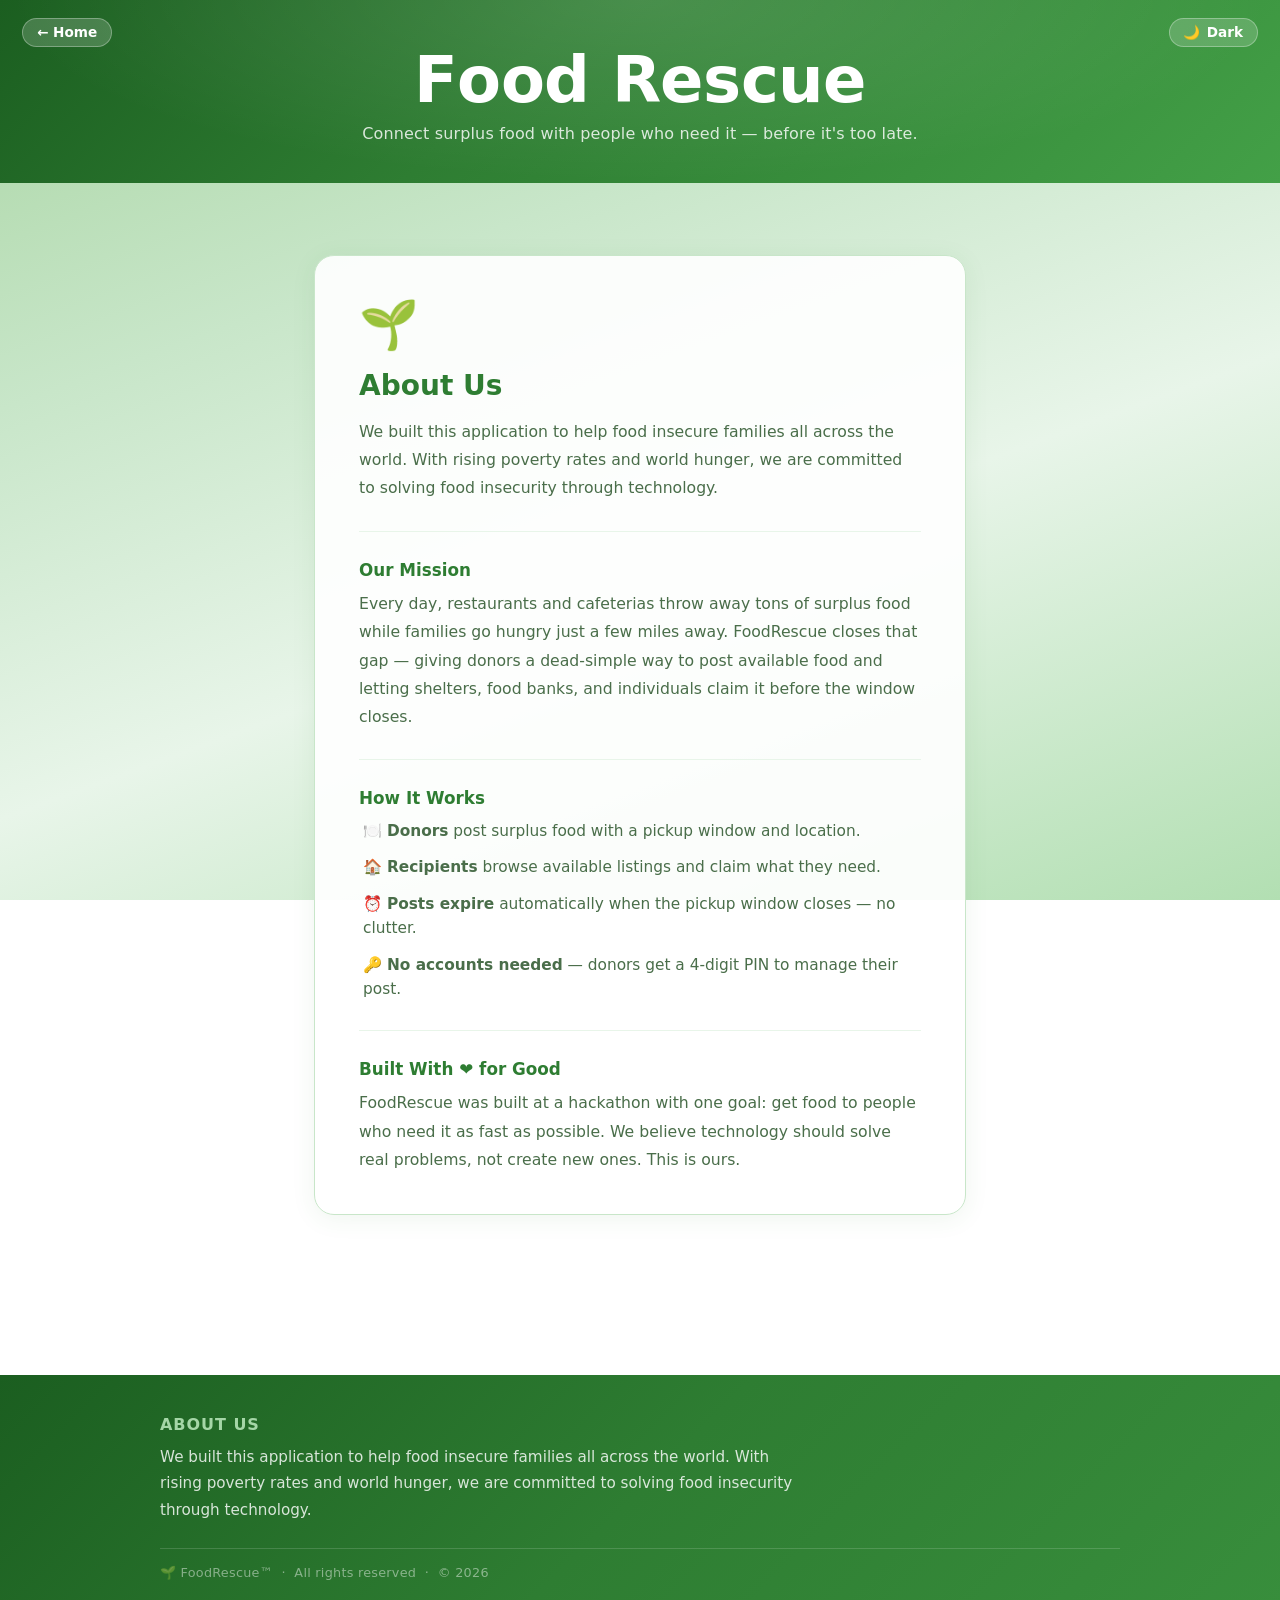
==== static/about.html @ eee06609 "Tried to add a about page." ====
<!DOCTYPE html>
<html lang="en">
<head>
  <meta charset="UTF-8" />
  <meta name="viewport" content="width=device-width, initial-scale=1.0" />
  <title>About Us — FoodRescue 🌱</title>
  <link rel="stylesheet" href="/static/style.css" />
</head>
<body>

<!-- Hero header (same as main page) -->
<header>
  <a href="/" id="about-btn">← Home</a>
  <button id="theme-toggle" onclick="toggleTheme()" title="Toggle dark/light mode">
    <span id="theme-icon">🌙</span> <span id="theme-label">Dark</span>
  </button>
  <div class="hero">
    <h1 class="logo">
      <span class="logo-char" style="--i:0">F</span><span
            class="logo-char" style="--i:1">o</span><span
            class="logo-char" style="--i:2">o</span><span
            class="logo-char" style="--i:3">d</span><span
            class="logo-char logo-gap" style="--i:4">R</span><span
            class="logo-char" style="--i:5">e</span><span
            class="logo-char" style="--i:6">s</span><span
            class="logo-char" style="--i:7">c</span><span
            class="logo-char" style="--i:8">u</span><span
            class="logo-char" style="--i:9">e</span>
    </h1>
    <p class="hero-sub">Connect surplus food with people who need it — before it's too late.</p>
  </div>
</header>

<main>
  <div class="about-page">
    <div class="about-page-card">
      <div class="about-page-icon">🌱</div>
      <h2>About Us</h2>
      <p>
        We built this application to help food insecure families all across the world.
        With rising poverty rates and world hunger, we are committed to solving food
        insecurity through technology.
      </p>

      <div class="about-divider"></div>

      <h3>Our Mission</h3>
      <p>
        Every day, restaurants and cafeterias throw away tons of surplus food while
        families go hungry just a few miles away. FoodRescue closes that gap — giving
        donors a dead-simple way to post available food and letting shelters, food banks,
        and individuals claim it before the window closes.
      </p>

      <div class="about-divider"></div>

      <h3>How It Works</h3>
      <ul class="about-list">
        <li>🍽️ <strong>Donors</strong> post surplus food with a pickup window and location.</li>
        <li>🏠 <strong>Recipients</strong> browse available listings and claim what they need.</li>
        <li>⏰ <strong>Posts expire</strong> automatically when the pickup window closes — no clutter.</li>
        <li>🔑 <strong>No accounts needed</strong> — donors get a 4-digit PIN to manage their post.</li>
      </ul>

      <div class="about-divider"></div>

      <h3>Built With ❤️ for Good</h3>
      <p>
        FoodRescue was built at a hackathon with one goal: get food to people who need it
        as fast as possible. We believe technology should solve real problems, not create
        new ones. This is ours.
      </p>
    </div>
  </div>
</main>

<!-- Footer (same as main page) -->
<footer>
  <div class="footer-inner">
    <div class="about-section">
      <h4>About Us</h4>
      <p>We built this application to help food insecure families all across the world. With rising poverty rates and world hunger, we are committed to solving food insecurity through technology.</p>
    </div>
    <div class="footer-tm">
      🌱 FoodRescue™ &nbsp;·&nbsp; All rights reserved &nbsp;·&nbsp; © 2026
    </div>
  </div>
</footer>

<script src="/static/app.js"></script>
</body>
</html>
---- static/style.css ----
/* ── Reset ── */
*, *::before, *::after { box-sizing: border-box; margin: 0; padding: 0; }

/* ─────────────────────────────────────────
   THEME TOKENS
───────────────────────────────────────── */
:root {
  /* backgrounds */
  --bg-page:       linear-gradient(160deg, #a8d5a2 0%, #c8e6c9 30%, #e8f5e9 60%, #b2dfb2 100%);
  --bg-surface:    rgba(255,255,255,.92);
  --bg-card:       rgba(255,255,255,.95);
  --bg-input:      #f9fdf9;
  --bg-input-focus:#fff;
  --bg-modal:      #fff;
  --bg-cancel-btn: #e8f0e8;

  /* borders */
  --border-main:   #c8e6c9;
  --border-card:   #c8e6c9;
  --border-divider:#e8f5e9;
  --border-claimed:#e0e0e0;

  /* text */
  --text-primary:  #1a2e1a;
  --text-muted:    #4a6e4a;
  --text-faint:    #6a8f6a;
  --text-label:    #4a6e4a;
  --text-heading:  #2e7d32;
  --text-donor:    #2e7d32;
  --text-modal:    #1a2e1a;

  /* badge */
  --badge-bg:      #e8f5e9;
  --badge-color:   #2e7d32;
  --badge-border:  #a5d6a7;
  --badge-claimed-bg:    #f5f5f5;
  --badge-claimed-color: #757575;
  --badge-claimed-border:#e0e0e0;

  /* pin display */
  --pin-bg:        linear-gradient(135deg, #e8f5e9, #f1f8f1);
  --pin-border:    #a5d6a7;
  --pin-color:     #2e7d32;

  /* modal overlay */
  --overlay-bg:    rgba(10,30,10,.5);

  /* cancel btn text */
  --cancel-color:  #2e7d32;

  /* delete btn */
  --delete-color:  #c62828;
  --delete-border: #c62828;
  --delete-hover:  #fef2f2;

  /* toggle btn */
  --toggle-bg:     rgba(255,255,255,.18);
  --toggle-color:  #fff;
}

[data-theme="dark"] {
  --bg-page:       linear-gradient(160deg, #071407 0%, #0a1f0a 30%, #0d2b0d 60%, #071407 100%);
  --bg-surface:    rgba(15,30,15,.95);
  --bg-card:       rgba(12,24,12,.92);
  --bg-input:      #0d200d;
  --bg-input-focus:#0f260f;
  --bg-modal:      #0f1f0f;
  --bg-cancel-btn: #1a2e1a;

  --border-main:   #1e3d1e;
  --border-card:   #1e3d1e;
  --border-divider:#1a301a;
  --border-claimed:#1a1a1a;

  --text-primary:  #d4e8d4;
  --text-muted:    #7aaa7a;
  --text-faint:    #558855;
  --text-label:    #6aaa6a;
  --text-heading:  #66bb6a;
  --text-donor:    #81c784;
  --text-modal:    #d4e8d4;

  --badge-bg:      #0f2a0f;
  --badge-color:   #81c784;
  --badge-border:  #2e5e2e;
  --badge-claimed-bg:    #1a1a1a;
  --badge-claimed-color: #666;
  --badge-claimed-border:#2a2a2a;

  --pin-bg:        linear-gradient(135deg, #0f2a0f, #112b11);
  --pin-border:    #2e5e2e;
  --pin-color:     #81c784;

  --overlay-bg:    rgba(0,8,0,.7);

  --cancel-color:  #81c784;
  --delete-color:  #ef9a9a;
  --delete-border: #ef9a9a;
  --delete-hover:  #1a0a0a;

  --toggle-bg:     rgba(0,0,0,.25);
  --toggle-color:  #d4e8d4;
}

/* ── Body ── */
body {
  font-family: -apple-system, "Segoe UI", system-ui, sans-serif;
  background: var(--bg-page);
  background-attachment: fixed;
  color: var(--text-primary);
  min-height: 100vh;
  transition: background .3s, color .3s;
}

/* ─────────────────────────────────────────
   HEADER / HERO
───────────────────────────────────────── */
header {
  background: linear-gradient(135deg, #1b5e20 0%, #2e7d32 40%, #43a047 100%);
  padding: 3rem 2rem 2.5rem;
  text-align: center;
  position: relative;
  overflow: hidden;
}

header::before {
  content: "";
  position: absolute;
  inset: 0;
  background: radial-gradient(ellipse at 50% 0%, rgba(255,255,255,.12) 0%, transparent 70%);
  pointer-events: none;
}

.hero { position: relative; z-index: 1; }

/* ── Letter-by-letter entrance animation ── */
@keyframes letterDrop {
  from { opacity: 0; transform: translateY(-28px) scale(.8); }
  to   { opacity: 1; transform: translateY(0)     scale(1);  }
}

.logo {
  font-size: clamp(2.4rem, 6vw, 4rem);
  font-weight: 800;
  letter-spacing: -.01em;
  color: #fff;
  line-height: 1;
  margin-bottom: .75rem;
}

.logo-char {
  display: inline-block;
  opacity: 0;
  animation: letterDrop .5s cubic-bezier(.34,1.56,.64,1) forwards;
  animation-delay: calc(var(--i) * 70ms + 200ms);
}

.logo-gap { margin-left: .35em; }

.hero-sub {
  font-size: 1rem;
  color: rgba(255,255,255,.82);
  letter-spacing: .01em;
  animation: fadeUp .6s ease 1s both;
}

@keyframes fadeUp {
  from { opacity: 0; transform: translateY(10px); }
  to   { opacity: 1; transform: translateY(0); }
}

/* ── Theme toggle button ── */
#theme-toggle {
  position: absolute;
  top: 1.1rem;
  right: 1.4rem;
  background: var(--toggle-bg);
  color: var(--toggle-color);
  border: 1.5px solid rgba(255,255,255,.3);
  border-radius: 99px;
  padding: .35rem .85rem;
  font-size: .85rem;
  font-weight: 600;
  cursor: pointer;
  display: flex;
  align-items: center;
  gap: .4rem;
  transition: background .2s, border-color .2s;
  z-index: 2;
}
#theme-toggle:hover {
  background: rgba(255,255,255,.28);
  opacity: 1;
  transform: none;
}

/* ─────────────────────────────────────────
   DEMO BANNER
───────────────────────────────────────── */
#demo-banner {
  background: #fff8e1;
  border-bottom: 2px solid #f59e0b;
  padding: .6rem 2rem;
}
.demo-inner {
  max-width: 960px;
  margin: 0 auto;
  display: flex;
  align-items: center;
  gap: 1rem;
  flex-wrap: wrap;
}
.demo-label { font-weight: 700; font-size: .9rem; color: #92400e; white-space: nowrap; }
.demo-hint  { font-size: .85rem; color: #78350f; flex: 1; }
.demo-actions { display: flex; gap: .5rem; }
.btn-demo-seed, .btn-demo-clear {
  font-size: .8rem; padding: .3rem .75rem; border-radius: 6px; border: 1px solid;
  cursor: pointer; font-weight: 600; white-space: nowrap;
}
.btn-demo-seed  { background: #2d6a2d; color: #fff; border-color: #2d6a2d; }
.btn-demo-seed:hover  { background: #245424; }
.btn-demo-clear { background: #fff; color: #b91c1c; border-color: #b91c1c; }
.btn-demo-clear:hover { background: #fef2f2; }

/* ─────────────────────────────────────────
   MAIN LAYOUT
───────────────────────────────────────── */
main {
  max-width: 960px;
  margin: 0 auto;
  padding: 2rem 1.5rem 4rem;
}

.controls {
  display: flex;
  align-items: center;
  justify-content: space-between;
  margin-bottom: 1.5rem;
  flex-wrap: wrap;
  gap: .75rem;
}
.controls h2 {
  font-size: 1.05rem;
  font-weight: 700;
  color: var(--text-heading);
  letter-spacing: .01em;
}

/* ─────────────────────────────────────────
   BUTTONS
───────────────────────────────────────── */
button {
  cursor: pointer;
  border: none;
  border-radius: 8px;
  font-size: .875rem;
  font-weight: 600;
  padding: .55rem 1.2rem;
  transition: transform .1s, opacity .15s, box-shadow .15s;
  font-family: inherit;
}
button:hover  { opacity: .88; transform: translateY(-1px); }
button:active { transform: translateY(0); }

.btn-primary {
  background: linear-gradient(135deg, #2e7d32, #43a047);
  color: #fff;
  box-shadow: 0 2px 8px rgba(46,125,50,.35);
}
.btn-claim {
  background: linear-gradient(135deg, #1565c0, #1976d2);
  color: #fff;
  font-size: .8rem;
  padding: .38rem .9rem;
  box-shadow: 0 2px 6px rgba(21,101,192,.3);
}
.btn-delete {
  background: transparent;
  color: var(--delete-color);
  border: 1px solid var(--delete-border);
  font-size: .8rem;
  padding: .38rem .9rem;
}
.btn-delete:hover { background: var(--delete-hover); }
.btn-cancel { background: var(--bg-cancel-btn); color: var(--cancel-color); }
.btn-submit {
  background: linear-gradient(135deg, #2e7d32, #43a047);
  color: #fff;
  box-shadow: 0 2px 8px rgba(46,125,50,.35);
}

/* ─────────────────────────────────────────
   POST FORM
───────────────────────────────────────── */
#post-form-container {
  background: var(--bg-surface);
  border: 1px solid var(--border-main);
  border-radius: 16px;
  padding: 1.75rem;
  margin-bottom: 2rem;
  display: none;
  box-shadow: 0 4px 24px rgba(46,125,50,.08);
  animation: slideDown .25s ease;
}

@keyframes slideDown {
  from { opacity: 0; transform: translateY(-12px); }
  to   { opacity: 1; transform: translateY(0); }
}

#post-form-container h3 {
  margin-bottom: 1.1rem;
  font-size: 1rem;
  color: var(--text-heading);
  font-weight: 700;
}

.form-grid {
  display: grid;
  grid-template-columns: 1fr 1fr;
  gap: .85rem 1.1rem;
}
.form-grid .full { grid-column: 1 / -1; }

label {
  display: block;
  font-size: .78rem;
  font-weight: 700;
  color: var(--text-label);
  margin-bottom: .3rem;
  letter-spacing: .02em;
  text-transform: uppercase;
}

input, textarea {
  width: 100%;
  border: 1.5px solid var(--border-main);
  border-radius: 8px;
  padding: .55rem .8rem;
  font-size: .9rem;
  font-family: inherit;
  background: var(--bg-input);
  color: var(--text-primary);
  transition: border-color .15s, box-shadow .15s, background .15s;
}
input:focus, textarea:focus {
  outline: none;
  border-color: #43a047;
  background: var(--bg-input-focus);
  box-shadow: 0 0 0 3px rgba(67,160,71,.15);
}
textarea { resize: vertical; min-height: 68px; }

/* placeholder color in dark mode */
[data-theme="dark"] input::placeholder,
[data-theme="dark"] textarea::placeholder { color: #3a5e3a; }

.form-actions { display: flex; gap: .6rem; justify-content: flex-end; margin-top: 1.1rem; }

/* ─────────────────────────────────────────
   BOARD GRID
───────────────────────────────────────── */
#board {
  display: grid;
  grid-template-columns: repeat(auto-fill, minmax(272px, 1fr));
  gap: 1.1rem;
}

@keyframes cardIn {
  from { opacity: 0; transform: translateY(16px) scale(.97); }
  to   { opacity: 1; transform: translateY(0)     scale(1);  }
}

.card {
  background: var(--bg-card);
  border: 1.5px solid var(--border-card);
  border-radius: 16px;
  padding: 1.2rem 1.3rem;
  display: flex;
  flex-direction: column;
  gap: .6rem;
  position: relative;
  box-shadow: 0 2px 12px rgba(46,125,50,.07);
  transition: box-shadow .2s, transform .2s;
  animation: cardIn .35s ease both;
}
.card:hover {
  box-shadow: 0 6px 24px rgba(46,125,50,.13);
  transform: translateY(-2px);
}
.card.claimed {
  opacity: .5;
  border-color: var(--border-claimed);
  box-shadow: none;
}
.card.claimed:hover { transform: none; box-shadow: none; }

.demo-card { border-left: 3px solid #f59e0b; }
.demo-pill {
  font-size: .68rem; font-weight: 700; text-transform: uppercase;
  letter-spacing: .05em; background: #fef3c7; color: #92400e;
  border: 1px solid #fcd34d; border-radius: 4px; padding: 1px 6px;
}

.card-header { display: flex; justify-content: space-between; align-items: flex-start; }
.card-donor  {
  font-size: .75rem; font-weight: 800; color: var(--text-donor);
  text-transform: uppercase; letter-spacing: .06em;
}
.card-badge {
  font-size: .68rem; font-weight: 700; padding: .22rem .6rem; border-radius: 99px;
  background: var(--badge-bg); color: var(--badge-color); border: 1px solid var(--badge-border);
  white-space: nowrap;
}
.card-badge.claimed-badge {
  background: var(--badge-claimed-bg);
  color: var(--badge-claimed-color);
  border-color: var(--badge-claimed-border);
}

.card-food { font-size: 1rem; font-weight: 700; line-height: 1.35; color: var(--text-primary); }
.card-meta {
  font-size: .82rem; color: var(--text-muted);
  display: flex; flex-direction: column; gap: .25rem;
  border-top: 1px solid var(--border-divider); padding-top: .5rem;
}

.card-actions { display: flex; gap: .5rem; margin-top: .2rem; }

/* ─────────────────────────────────────────
   EMPTY STATE
───────────────────────────────────────── */
#empty {
  text-align: center;
  padding: 4rem 1rem;
  color: var(--text-muted);
}
.empty-icon { font-size: 3.5rem; margin-bottom: .75rem; }
#empty p    { font-size: 1.05rem; font-weight: 600; margin-bottom: .25rem; }
.empty-sub  { font-size: .9rem; font-weight: 400; color: var(--text-faint); }

/* ─────────────────────────────────────────
   MODAL
───────────────────────────────────────── */
.modal-overlay {
  position: fixed; inset: 0;
  background: var(--overlay-bg);
  display: flex; align-items: center; justify-content: center;
  z-index: 100;
  backdrop-filter: blur(4px);
}
.modal {
  background: var(--bg-modal);
  border-radius: 20px;
  padding: 2rem 2.25rem;
  max-width: 360px;
  width: 90%;
  box-shadow: 0 12px 48px rgba(0,0,0,.2);
  text-align: center;
  animation: modalPop .25s cubic-bezier(.34,1.56,.64,1);
}
@keyframes modalPop {
  from { opacity: 0; transform: scale(.85); }
  to   { opacity: 1; transform: scale(1); }
}
.modal-icon { font-size: 2.5rem; margin-bottom: .5rem; }
.modal h3   { font-size: 1.15rem; font-weight: 800; margin-bottom: .6rem; color: var(--text-modal); }
.modal p    { font-size: .9rem; color: var(--text-muted); margin-bottom: 1.25rem; line-height: 1.6; }

.pin-display {
  font-size: 2.8rem;
  font-weight: 900;
  letter-spacing: .3em;
  text-align: center;
  color: var(--pin-color);
  background: var(--pin-bg);
  border: 2px solid var(--pin-border);
  border-radius: 12px;
  padding: .7rem 0;
  margin-bottom: 1.25rem;
}
.modal-actions { justify-content: center; display: flex; }

/* ─────────────────────────────────────────
   RESPONSIVE
───────────────────────────────────────── */
@media (max-width: 540px) {
  .form-grid { grid-template-columns: 1fr; }
  .form-grid .full { grid-column: 1; }
  header { padding: 2.25rem 1.25rem 2rem; }
  .logo  { font-size: 2.4rem; }
  #theme-toggle { top: .75rem; right: .9rem; font-size: .78rem; padding: .28rem .65rem; }
}

/* ─────────────────────────────────────────
   FOOTER
───────────────────────────────────────── */
footer {
  background: linear-gradient(135deg, #1b5e20 0%, #2e7d32 50%, #388e3c 100%);
  color: rgba(255,255,255,.9);
  padding: 2.5rem 2rem 1.75rem;
  margin-top: 2rem;
}

.footer-inner {
  max-width: 960px;
  margin: 0 auto;
  display: flex;
  flex-direction: column;
  gap: 1.5rem;
}

.about-section h4 {
  font-size: 1rem;
  font-weight: 800;
  letter-spacing: .06em;
  text-transform: uppercase;
  color: #a5d6a7;
  margin-bottom: .6rem;
}

.about-section p {
  font-size: .95rem;
  line-height: 1.75;
  color: rgba(255,255,255,.82);
  max-width: 640px;
}

.footer-tm {
  font-size: .8rem;
  color: rgba(255,255,255,.45);
  border-top: 1px solid rgba(255,255,255,.15);
  padding-top: 1rem;
  letter-spacing: .02em;
}

/* ─────────────────────────────────────────
   HEADER NAV BUTTON (About Us / ← Home)
───────────────────────────────────────── */
#about-btn {
  position: absolute;
  top: 1.1rem;
  left: 1.4rem;
  background: var(--toggle-bg);
  color: #fff;
  border: 1.5px solid rgba(255,255,255,.3);
  border-radius: 99px;
  padding: .35rem .85rem;
  font-size: .85rem;
  font-weight: 600;
  text-decoration: none;
  display: inline-flex;
  align-items: center;
  transition: background .2s;
  z-index: 2;
}
#about-btn:hover {
  background: rgba(255,255,255,.28);
}

/* ─────────────────────────────────────────
   ABOUT PAGE LAYOUT
───────────────────────────────────────── */
.about-page {
  max-width: 700px;
  margin: 0 auto;
  padding: 2.5rem 1.5rem 4rem;
}

.about-page-card {
  background: var(--bg-surface);
  border: 1.5px solid var(--border-card);
  border-radius: 20px;
  padding: 2.5rem 2.75rem;
  box-shadow: 0 4px 24px rgba(46,125,50,.08);
}

.about-page-icon {
  font-size: 3rem;
  margin-bottom: 1rem;
}

.about-page-card h2 {
  font-size: 1.75rem;
  font-weight: 800;
  color: var(--text-heading);
  margin-bottom: 1rem;
}

.about-page-card h3 {
  font-size: 1.05rem;
  font-weight: 700;
  color: var(--text-heading);
  margin-bottom: .65rem;
}

.about-page-card p {
  font-size: .98rem;
  line-height: 1.8;
  color: var(--text-muted);
  margin-bottom: 0;
}

.about-divider {
  border: none;
  border-top: 1.5px solid var(--border-divider);
  margin: 1.75rem 0;
}

.about-list {
  list-style: none;
  display: flex;
  flex-direction: column;
  gap: .75rem;
}

.about-list li {
  font-size: .96rem;
  line-height: 1.6;
  color: var(--text-muted);
  padding-left: .25rem;
}

@media (max-width: 540px) {
  .about-page-card { padding: 1.75rem 1.25rem; }
  #about-btn { top: .75rem; left: .9rem; font-size: .78rem; padding: .28rem .65rem; }
}
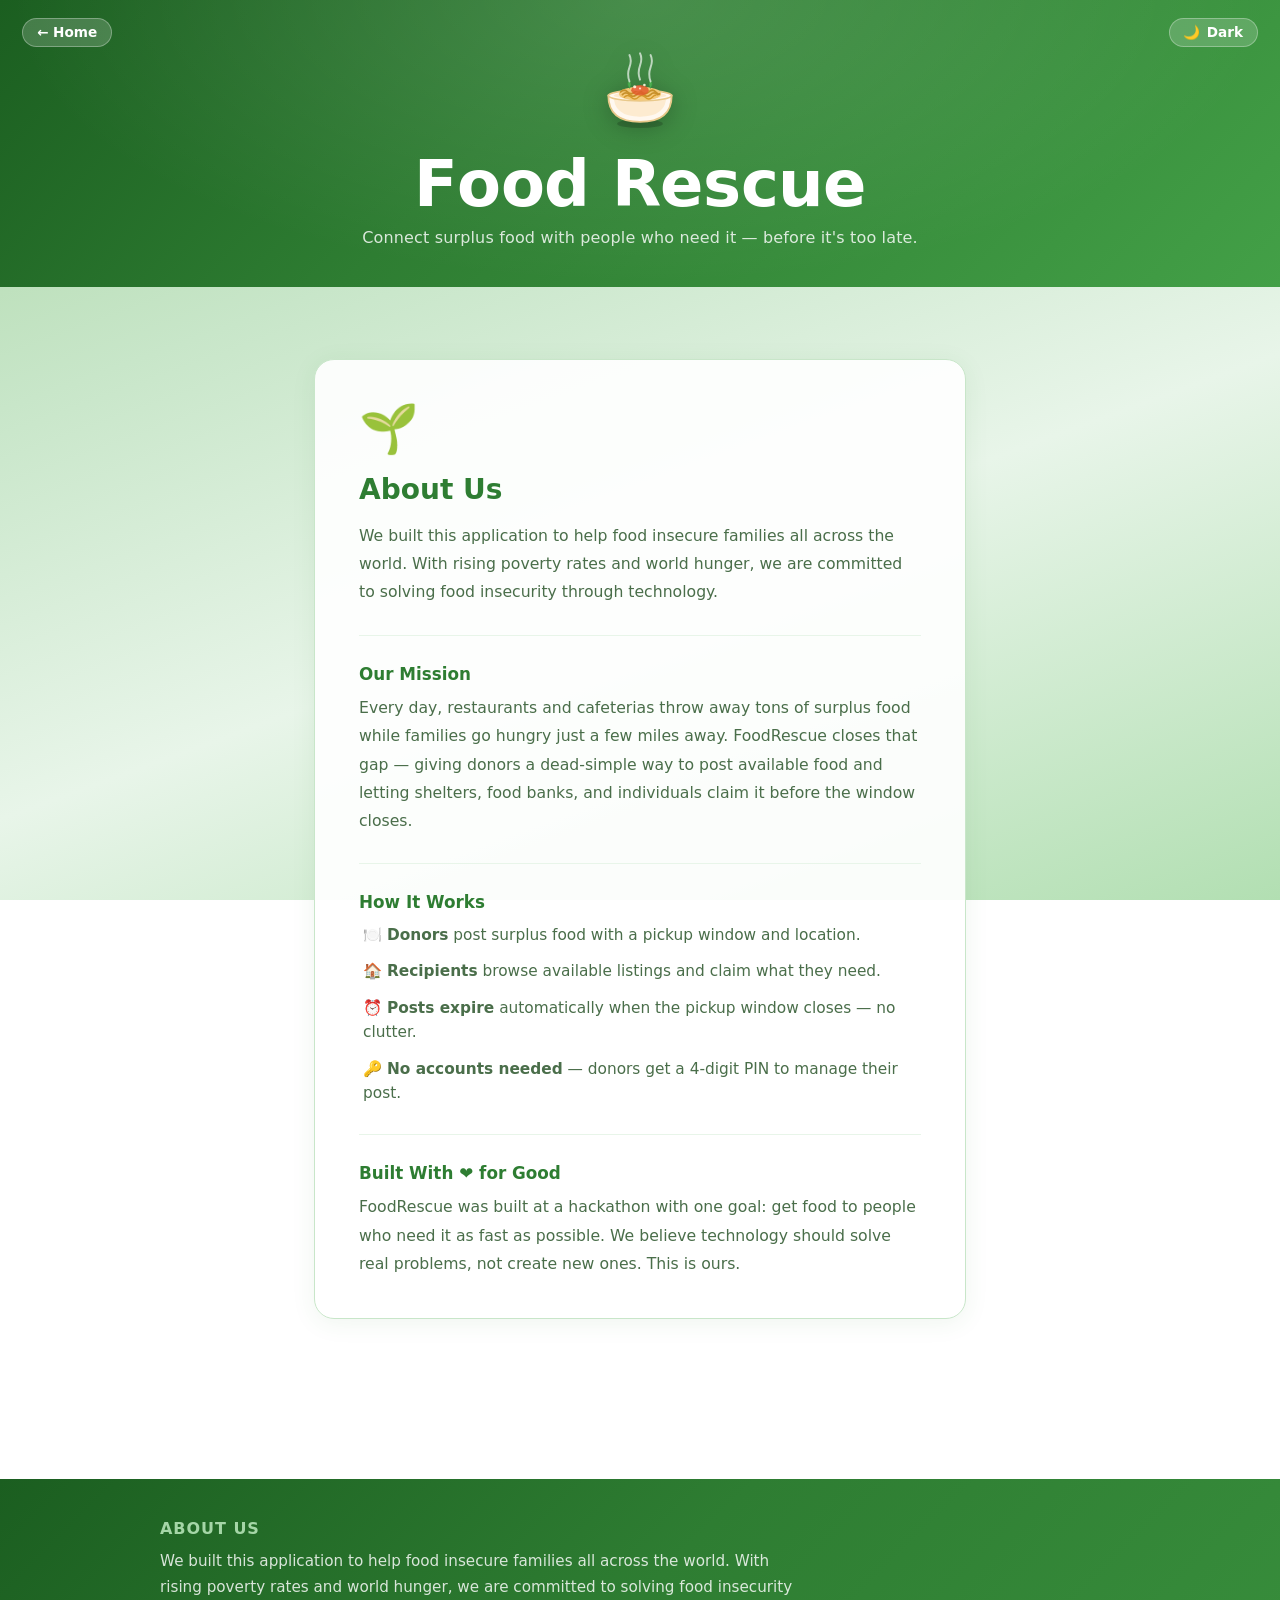
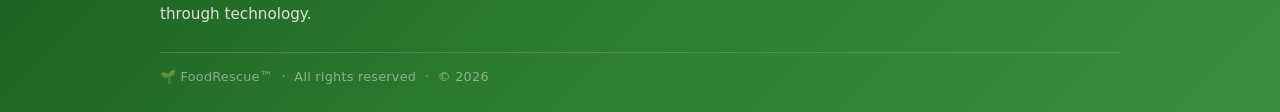
==== commit bd1d5f7a: "Added cute logo" ====
--- a/static/about.html
+++ b/static/about.html
@@ -15,6 +15,32 @@
     <span id="theme-icon">🌙</span> <span id="theme-label">Dark</span>
   </button>
   <div class="hero">
+    <!-- Company logo SVG -->
+    <div class="brand-logo" aria-hidden="true">
+      <svg viewBox="0 0 100 100" xmlns="http://www.w3.org/2000/svg" class="logo-svg">
+        <ellipse cx="50" cy="86" rx="26" ry="5" fill="rgba(0,0,0,.18)"/>
+        <path d="M14 54 Q14 84 50 84 Q86 84 86 54 Z" fill="#fff8f0" stroke="#e8c88a" stroke-width="2"/>
+        <path d="M20 54 Q20 78 50 78 Q80 78 80 54 Z" fill="#fdebd0"/>
+        <ellipse cx="50" cy="54" rx="36" ry="6" fill="#fff8f0" stroke="#e8c88a" stroke-width="2"/>
+        <ellipse cx="50" cy="54" rx="30" ry="4" fill="#fdebd0"/>
+        <ellipse cx="50" cy="52" rx="24" ry="8" fill="#f4c97a"/>
+        <path d="M28 50 Q32 46 36 50 Q40 54 44 50 Q48 46 52 50 Q56 54 60 50 Q64 46 68 50 Q72 54 72 52" fill="none" stroke="#c8902a" stroke-width="2" stroke-linecap="round"/>
+        <path d="M30 53 Q34 49 38 53 Q42 57 46 53 Q50 49 54 53 Q58 57 62 53 Q66 49 70 53" fill="none" stroke="#c8902a" stroke-width="2" stroke-linecap="round"/>
+        <path d="M32 56 Q36 52 40 56 Q44 60 48 56 Q52 52 56 56 Q60 60 64 56 Q68 52 68 54" fill="none" stroke="#d4982a" stroke-width="1.5" stroke-linecap="round"/>
+        <ellipse cx="50" cy="48" rx="10" ry="6" fill="#e05a2b" opacity=".85"/>
+        <ellipse cx="47" cy="46" rx="5" ry="3" fill="#f07050" opacity=".7"/>
+        <path d="M38 46 Q34 40 38 37 Q41 41 38 46Z" fill="#4caf50"/>
+        <path d="M38 46 Q34 40 38 37" fill="none" stroke="#388e3c" stroke-width=".8"/>
+        <path d="M62 46 Q66 40 62 37 Q59 41 62 46Z" fill="#4caf50"/>
+        <path d="M62 46 Q66 40 62 37" fill="none" stroke="#388e3c" stroke-width=".8"/>
+        <circle cx="44" cy="44" r="1.8" fill="#fff8e1" opacity=".9"/>
+        <circle cx="55" cy="42" r="1.5" fill="#fff8e1" opacity=".9"/>
+        <circle cx="50" cy="46" r="1.2" fill="#fff8e1" opacity=".8"/>
+        <path class="steam steam-1" d="M38 38 Q35 30 38 22 Q41 14 38 8" fill="none" stroke="rgba(255,255,255,.65)" stroke-width="2.2" stroke-linecap="round"/>
+        <path class="steam steam-2" d="M50 36 Q47 28 50 20 Q53 12 50 6"  fill="none" stroke="rgba(255,255,255,.65)" stroke-width="2.2" stroke-linecap="round"/>
+        <path class="steam steam-3" d="M62 38 Q59 30 62 22 Q65 14 62 8" fill="none" stroke="rgba(255,255,255,.65)" stroke-width="2.2" stroke-linecap="round"/>
+      </svg>
+    </div>
     <h1 class="logo">
       <span class="logo-char" style="--i:0">F</span><span
             class="logo-char" style="--i:1">o</span><span
--- a/static/style.css
+++ b/static/style.css
@@ -18,7 +18,10 @@
   --border-main:   #c8e6c9;
   --border-card:   #c8e6c9;
   --border-divider:#e8f5e9;
-  --border-claimed:#e0e0e0;
+  --border-claimed:#d5d5d5;
+
+  /* claimed card */
+  --bg-card-claimed: #f0f0f0;
 
   /* text */
   --text-primary:  #1a2e1a;
@@ -70,7 +73,10 @@
   --border-main:   #1e3d1e;
   --border-card:   #1e3d1e;
   --border-divider:#1a301a;
-  --border-claimed:#1a1a1a;
+  --border-claimed:#444444;
+
+  /* claimed card */
+  --bg-card-claimed: #2e2e2e;
 
   --text-primary:  #d4e8d4;
   --text-muted:    #7aaa7a;
@@ -389,9 +395,11 @@
   transform: translateY(-2px);
 }
 .card.claimed {
-  opacity: .5;
+  background: var(--bg-card-claimed);
   border-color: var(--border-claimed);
   box-shadow: none;
+  opacity: .6;
+  filter: grayscale(60%);
 }
 .card.claimed:hover { transform: none; box-shadow: none; }
 
@@ -625,3 +633,158 @@
   .about-page-card { padding: 1.75rem 1.25rem; }
   #about-btn { top: .75rem; left: .9rem; font-size: .78rem; padding: .28rem .65rem; }
 }
+
+/* ─────────────────────────────────────────
+   FILTER BAR (Search + Sort)
+───────────────────────────────────────── */
+.filter-bar {
+  display: flex;
+  gap: .75rem;
+  margin-bottom: 1.5rem;
+  flex-wrap: wrap;
+}
+
+.filter-bar input[type="search"] {
+  flex: 1;
+  min-width: 180px;
+  border: 1.5px solid var(--border-main);
+  border-radius: 8px;
+  padding: .55rem .8rem;
+  font-size: .9rem;
+  font-family: inherit;
+  background: var(--bg-input);
+  color: var(--text-primary);
+  transition: border-color .15s, box-shadow .15s;
+}
+.filter-bar input[type="search"]:focus {
+  outline: none;
+  border-color: #43a047;
+  box-shadow: 0 0 0 3px rgba(67,160,71,.15);
+}
+
+.filter-bar select {
+  border: 1.5px solid var(--border-main);
+  border-radius: 8px;
+  padding: .55rem .8rem;
+  font-size: .875rem;
+  font-family: inherit;
+  font-weight: 600;
+  background: var(--bg-input);
+  color: var(--text-primary);
+  cursor: pointer;
+  transition: border-color .15s;
+}
+.filter-bar select:focus { outline: none; border-color: #43a047; }
+
+/* ─────────────────────────────────────────
+   COUNTDOWN CHIP
+───────────────────────────────────────── */
+.countdown {
+  display: inline-flex;
+  align-items: center;
+  gap: .3rem;
+  font-size: .78rem;
+  font-weight: 700;
+  padding: .18rem .55rem;
+  border-radius: 99px;
+  border: 1px solid;
+  margin-top: .1rem;
+  width: fit-content;
+}
+.countdown.urgent {
+  background: #fff3cd;
+  color: #856404;
+  border-color: #ffc107;
+}
+.countdown.critical {
+  background: #fde8e8;
+  color: #b91c1c;
+  border-color: #f87171;
+  animation: pulse-red .9s ease-in-out infinite;
+}
+.countdown.ok {
+  background: var(--badge-bg);
+  color: var(--badge-color);
+  border-color: var(--badge-border);
+}
+[data-theme="dark"] .countdown.urgent  { background: #2a1e00; color: #fbbf24; border-color: #92400e; }
+[data-theme="dark"] .countdown.critical { background: #2a0a0a; color: #fca5a5; border-color: #7f1d1d; }
+
+@keyframes pulse-red {
+  0%, 100% { opacity: 1; }
+  50%       { opacity: .6; }
+}
+
+/* ─────────────────────────────────────────
+   TOAST NOTIFICATIONS
+───────────────────────────────────────── */
+#toast-container {
+  position: fixed;
+  bottom: 1.5rem;
+  left: 50%;
+  transform: translateX(-50%);
+  display: flex;
+  flex-direction: column;
+  gap: .5rem;
+  align-items: center;
+  z-index: 200;
+  pointer-events: none;
+}
+
+.toast {
+  pointer-events: auto;
+  display: flex;
+  align-items: center;
+  gap: .6rem;
+  background: #1b5e20;
+  color: #fff;
+  border-radius: 10px;
+  padding: .65rem 1.1rem;
+  font-size: .9rem;
+  font-weight: 600;
+  box-shadow: 0 4px 20px rgba(0,0,0,.25);
+  animation: toastIn .3s cubic-bezier(.34,1.56,.64,1);
+  max-width: 360px;
+  text-align: center;
+}
+.toast.error   { background: #b91c1c; }
+.toast.warning { background: #92400e; }
+
+@keyframes toastIn {
+  from { opacity: 0; transform: translateY(16px) scale(.92); }
+  to   { opacity: 1; transform: translateY(0)     scale(1);  }
+}
+@keyframes toastOut {
+  to { opacity: 0; transform: translateY(8px) scale(.95); }
+}
+.toast.removing { animation: toastOut .25s ease forwards; }
+
+/* ─────────────────────────────────────────
+   BRAND LOGO SVG
+───────────────────────────────────────── */
+.brand-logo {
+  display: flex;
+  justify-content: center;
+  margin-bottom: 1rem;
+  animation: fadeUp .5s ease .1s both;
+}
+
+.logo-svg {
+  width: 88px;
+  height: 88px;
+  filter: drop-shadow(0 4px 12px rgba(0,0,0,.25));
+}
+
+/* Steam wisps rise and fade */
+@keyframes steamRise {
+  0%   { opacity: 0;   transform: translateY(0)   scaleX(1);   }
+  30%  { opacity: .7; }
+  70%  { opacity: .4; }
+  100% { opacity: 0;   transform: translateY(-10px) scaleX(1.3); }
+}
+
+.steam { transform-origin: center bottom; }
+.steam-1 { animation: steamRise 2.4s ease-in-out 0.2s infinite; }
+.steam-2 { animation: steamRise 2.4s ease-in-out 0.8s infinite; }
+.steam-3 { animation: steamRise 2.4s ease-in-out 1.4s infinite; }
+
